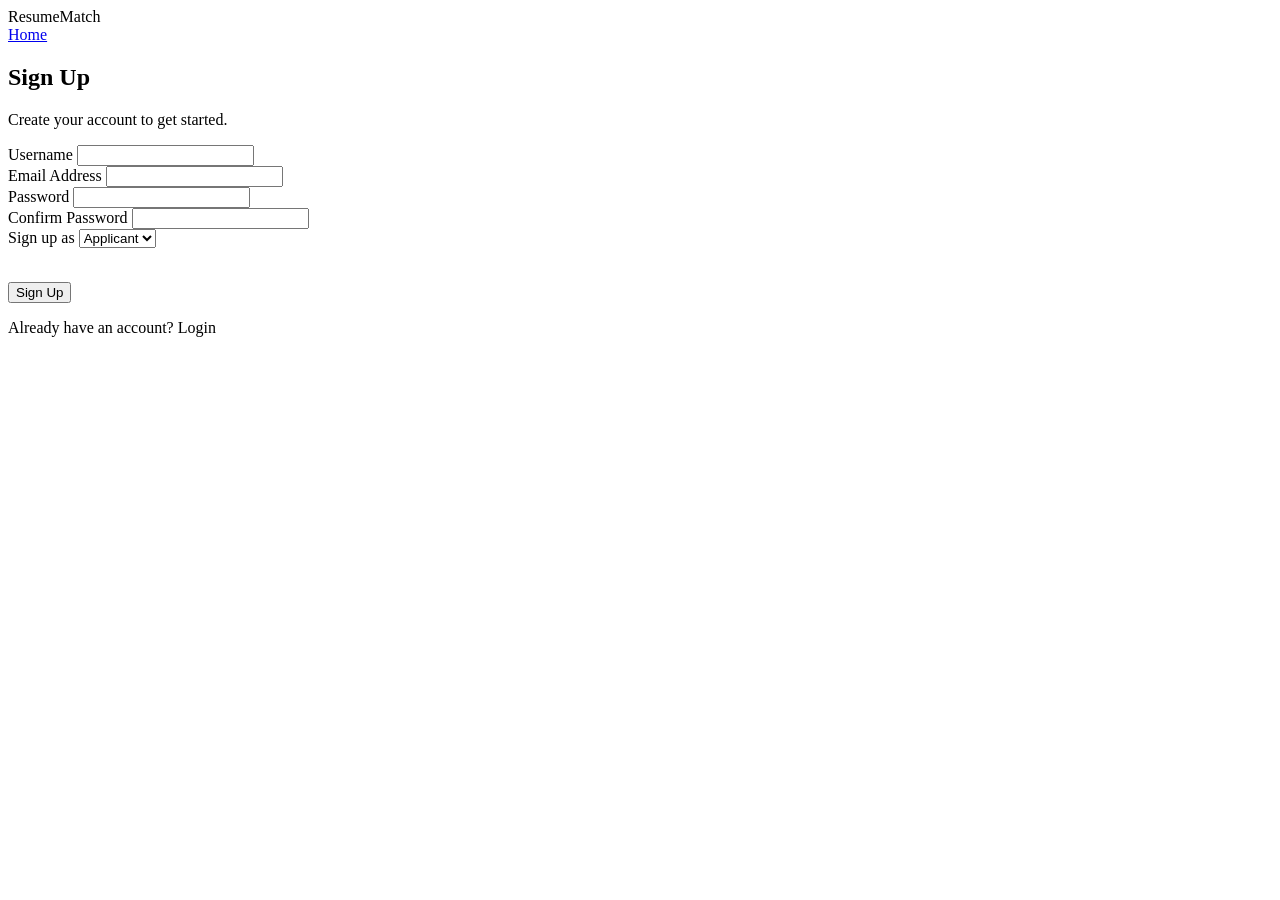
==== Frontend/signup.html @ 848af5a5 "Front End update -1" ====
<!DOCTYPE html>
<html lang="en">
<head>
  <meta charset="UTF-8">
  <title>Sign Up | ResumeMatch</title>
  <link rel="stylesheet" href="login.css">
  <link rel="icon" href="https://cdn-icons-png.flaticon.com/512/1870/1870080.png">
</head>
<body>

<!-- Navbar -->
<nav class="navbar">
  <div class="logo">ResumeMatch</div>
  <div class="nav-buttons">
    <a href="index.html" class="btn-outline">Home</a>
  </div>
</nav>

<section class="auth-section">
  <div class="auth-box">

    <h2 id="form-title">Sign Up</h2>
    <p class="sub-text">Create your account to get started.</p>

    <form id="auth-form">

      <div class="input-group">
        <label>Username</label>
        <input type="text" id="username" required>
      </div>

      <div class="input-group">
        <label>Email Address</label>
        <input type="email" id="email" required>
      </div>

      <div class="input-group">
        <label>Password</label>
        <input type="password" id="password" minlength="6" required>
      </div>

      <div class="input-group">
        <label>Confirm Password</label>
        <input type="password" id="confirm-password" required>
      </div>

      <div class="input-group">
        <label>Sign up as</label>
        <select id="role">
          <option value="applicant">Applicant</option>
          <option value="recruiter">Recruiter</option>
        </select>
      </div>

      <button type="submit" class="btn-primary full">Sign Up</button>

      <p class="switch">
        Already have an account?
        <span onclick="toggleForm()">Login</span>
      </p>

    </form>
  </div>
</section>

<script src="auth.js"></script>
</body>
</html>
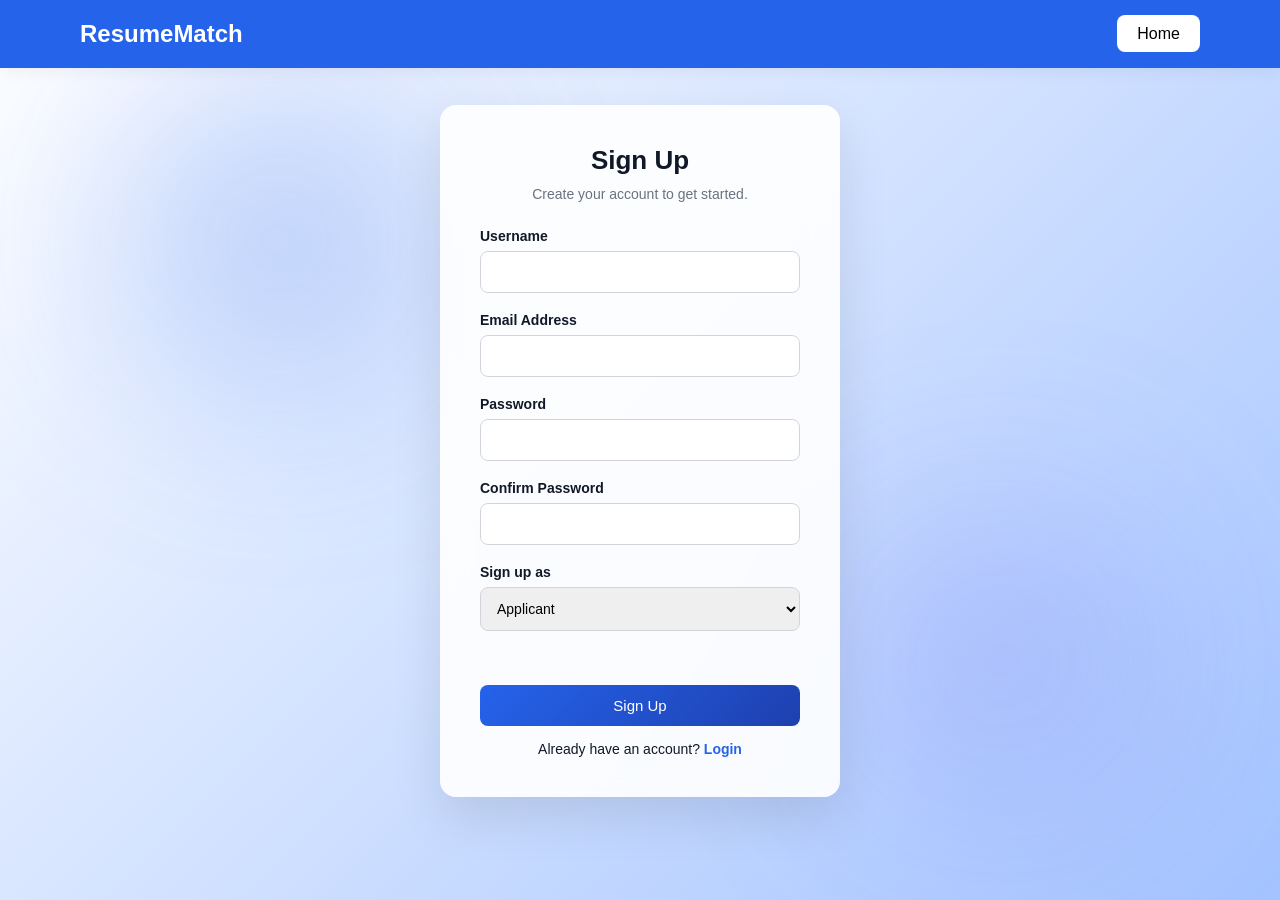
==== commit 00c30d7a: "Login and Signup fix" ====
--- a/Frontend/signup.html
+++ b/Frontend/signup.html
@@ -12,7 +12,7 @@
 <nav class="navbar">
   <div class="logo">ResumeMatch</div>
   <div class="nav-buttons">
-    <a href="index.html" class="btn-outline">Home</a>
+    <a href="index.html" class="nav-button">Home</a>
   </div>
 </nav>
 
--- a/Frontend/login.css
+++ b/Frontend/login.css
@@ -0,0 +1,194 @@
+* {
+  margin: 0;
+  padding: 0;
+  box-sizing: border-box;
+  font-family: 'Inter', sans-serif;
+}
+
+body {
+  background: linear-gradient(135deg, #ffffff, #a3c3ff);
+  min-height: 100vh;
+  position: relative;
+  overflow: hidden;
+  color: #111827;
+}
+
+/* Background Blobs */
+body::before,
+body::after {
+  content: "";
+  position: absolute;
+  border-radius: 50%;
+  filter: blur(100px);
+  z-index: 0;
+}
+
+/* Blue blob */
+body::before {
+  width: 300px;
+  height: 300px;
+  background: rgba(37, 99, 235, 0.25);
+  top: 10%;
+  left: 10%;
+}
+
+/* Purple/blue blob */
+body::after {
+  width: 300px;
+  height: 300px;
+  background: rgba(99, 102, 241, 0.2);
+  bottom: 10%;
+  right: 10%;
+}
+
+/* ================= NAVBAR ================= */
+.navbar {
+  display: flex;
+  justify-content: space-between;
+  align-items: center;
+  padding: 20px 80px;
+  background: #2563eb;
+  box-shadow: 0 4px 15px rgba(0,0,0,0.05);
+  position: relative;
+  z-index: 2;
+}
+
+.logo {
+  font-size: 24px;
+  font-weight: 700;
+  color: white;
+}
+
+.nav-button{
+  background-color: white;
+  color:black;
+  padding: 10px 20px;
+  border-radius: 8px;
+  border: none;
+  cursor: pointer;
+  transition: 0.3s;
+  text-decoration: none;
+}
+
+.nav-buttons a {
+  text-decoration: none;
+}
+
+/* ================= AUTH SECTION ================= */
+.auth-section {
+  display: flex;
+  justify-content: center;
+  align-items: center;
+  height: 85vh;
+  position: relative;
+  z-index: 1;
+}
+
+/* ================= LOGIN CARD ================= */
+.auth-box {
+  background: rgba(255, 255, 255, 0.9);
+  backdrop-filter: blur(15px);
+  padding: 40px;
+  width: 400px;
+  border-radius: 16px;
+  box-shadow: 0 20px 50px rgba(0,0,0,0.1);
+  text-align: center;
+  transition: 0.3s;
+}
+
+.auth-box:hover {
+  transform: translateY(-5px);
+}
+
+/* ================= TEXT ================= */
+.auth-box h2 {
+  margin-bottom: 10px;
+  font-size: 26px;
+}
+
+.sub-text {
+  color: #6b7280;
+  margin-bottom: 25px;
+  font-size: 14px;
+}
+
+/* ================= INPUTS ================= */
+.input-group {
+  text-align: left;
+  margin-bottom: 18px;
+}
+
+.input-group label {
+  font-size: 14px;
+  font-weight: 600;
+}
+
+.input-group input,
+.input-group select {
+  width: 100%;
+  padding: 12px;
+  margin-top: 6px;
+  border-radius: 8px;
+  border: 1px solid #d1d5db;
+  font-size: 14px;
+  transition: 0.2s;
+}
+
+/* Focus effect */
+.input-group input:focus,
+.input-group select:focus {
+  border-color: #2563eb;
+  outline: none;
+  box-shadow: 0 0 0 3px rgba(37,99,235,0.15);
+}
+
+/* ================= BUTTON ================= */
+.btn-primary {
+  width: 100%;
+  margin-top: 10px;
+  padding: 12px;
+  border-radius: 8px;
+  border: none;
+  background: linear-gradient(135deg, #2563eb, #1e40af);
+  color: white;
+  font-size: 15px;
+  cursor: pointer;
+  transition: 0.3s;
+}
+
+.btn-primary:hover {
+  transform: translateY(-2px);
+  box-shadow: 0 10px 20px rgba(37,99,235,0.3);
+}
+
+/* ================= OUTLINE BUTTON ================= */
+.btn-outline {
+  border: 2px solid #2563eb;
+  color: #2563eb;
+  padding: 8px 18px;
+  border-radius: 8px;
+}
+
+/* ================= SWITCH TEXT ================= */
+.switch {
+  margin-top: 15px;
+  font-size: 14px;
+}
+
+.switch span {
+  color: #2563eb;
+  cursor: pointer;
+  font-weight: 600;
+}
+
+/* ================= RESPONSIVE ================= */
+@media (max-width: 600px) {
+  .navbar {
+    padding: 20px;
+  }
+
+  .auth-box {
+    width: 90%;
+    padding: 30px;
+  }
+}
